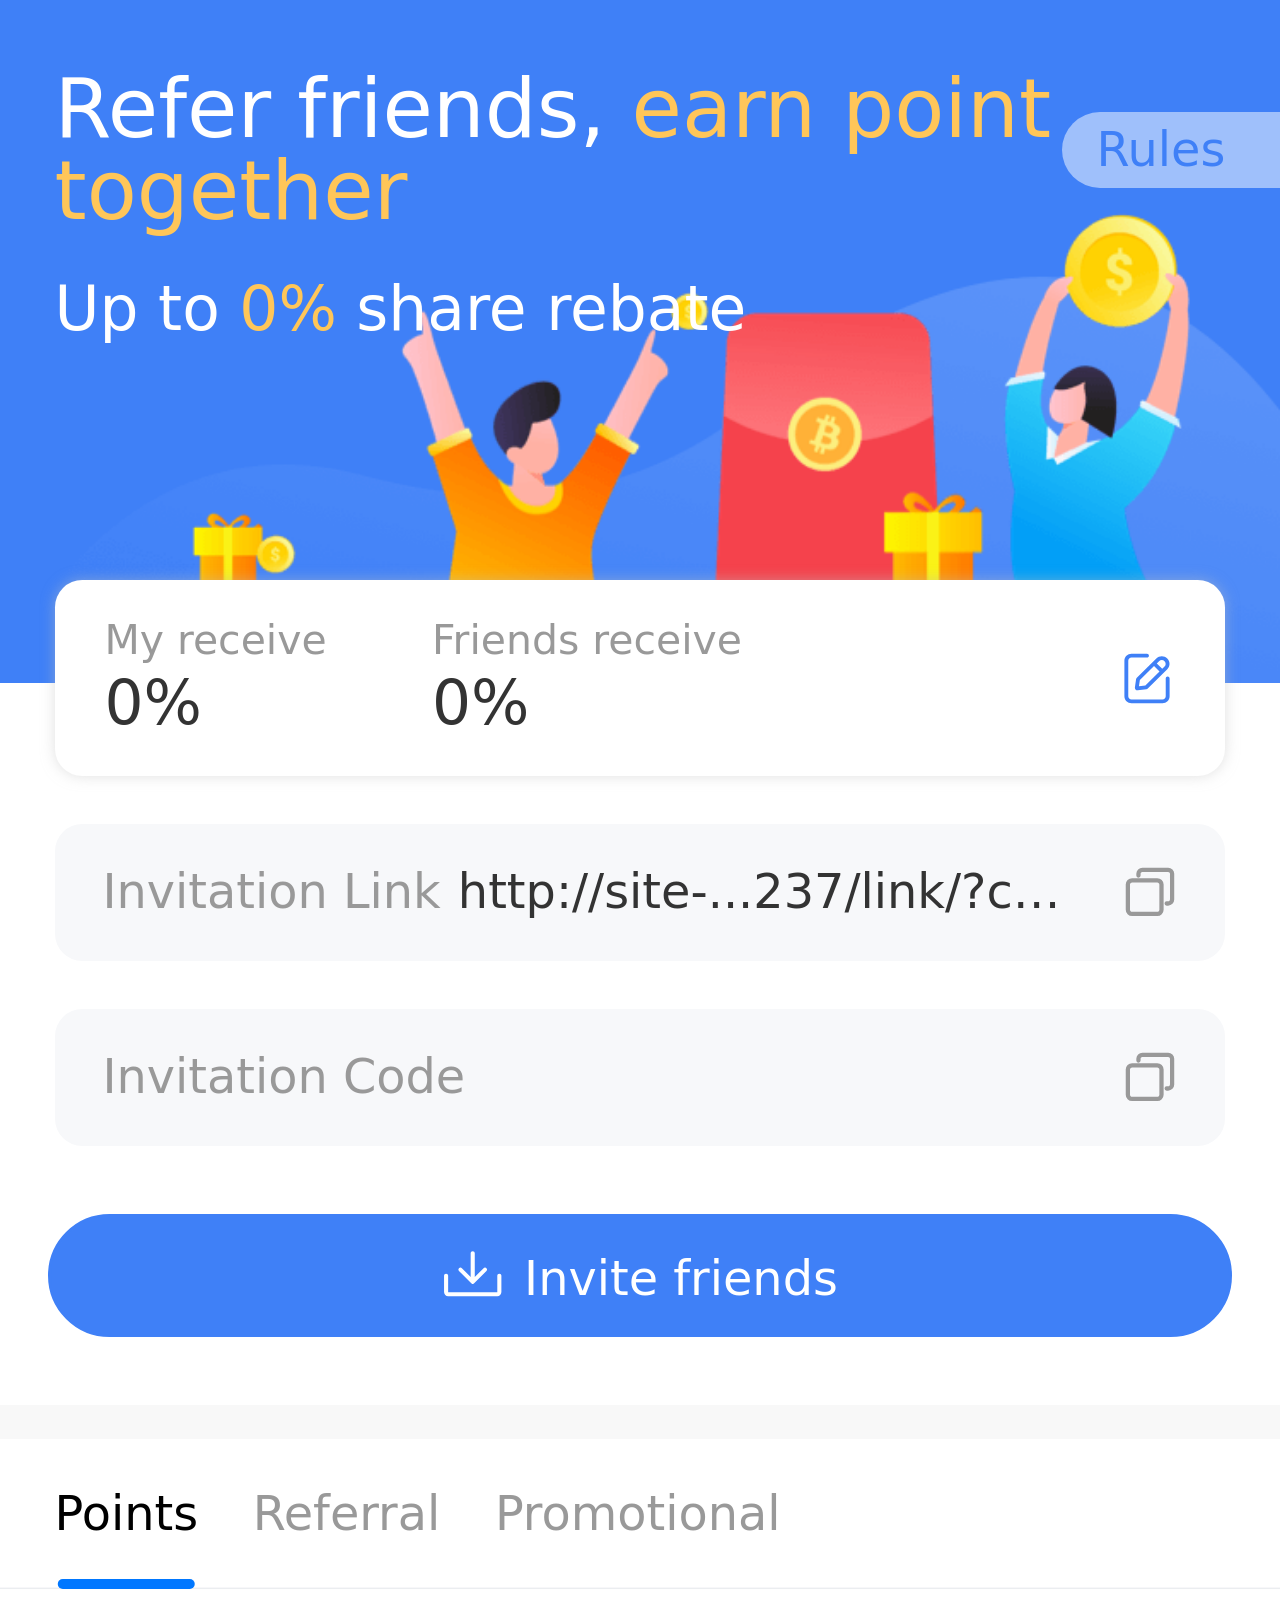
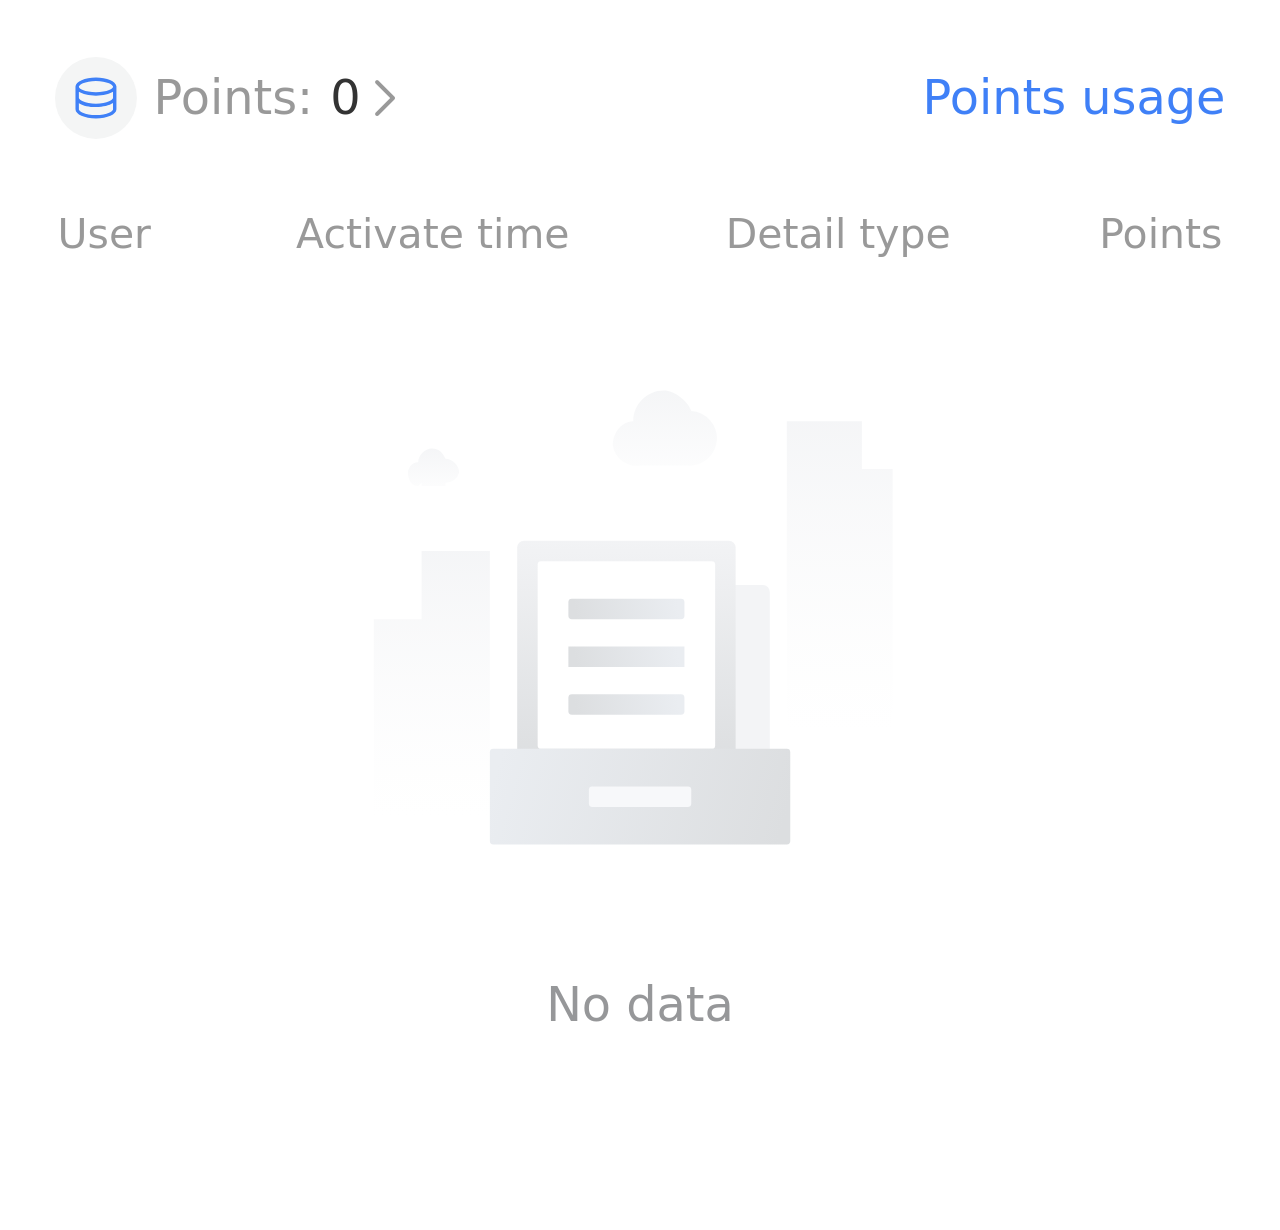
==== index.html @ e86d66be "deploy" ====
<!DOCTYPE html>
<html lang="en">
  <head>
    <meta charset="UTF-8" />
    <meta name="viewport" content="width=device-width, initial-scale=1.0, maximum-scale=1.0, minimum-scale=1.0, user-scalable=no" viewport-fit=cover />
    <link rel="icon" href="/favicon.ico" />
    <title>Ave.ai</title>
    <script async src="https://www.googletagmanager.com/gtag/js?id=G-LFKW8KRD0V"></script>
    <script type="module" crossorigin src="/assets/main.bbde2e19.js"></script>
    <link rel="modulepreload" crossorigin href="/assets/vue-vendor.aaf9f205.js">
    <link rel="modulepreload" crossorigin href="/assets/vendor.1f164113.js">
    <link rel="modulepreload" crossorigin href="/assets/vant-vendor.831bb53a.js">
    <link rel="modulepreload" crossorigin href="/assets/index.9c7d7790.js">
    <link rel="stylesheet" href="/assets/vant-vendor.cabc04f6.css">
    <link rel="stylesheet" href="/assets/index.9d320b79.css">
    <link rel="stylesheet" href="/assets/index.657bca38.css">
    <script type="module">try{import.meta.url;import("_").catch(()=>1);}catch(e){}window.__vite_is_modern_browser=true;</script>
    <script type="module">!function(){if(window.__vite_is_modern_browser)return;console.warn("vite: loading legacy build because dynamic import or import.meta.url is unsupported, syntax error above should be ignored");var e=document.getElementById("vite-legacy-polyfill"),n=document.createElement("script");n.src=e.src,n.onload=function(){System.import(document.getElementById('vite-legacy-entry').getAttribute('data-src'))},document.body.appendChild(n)}();</script>
  </head>
  <body>
    <div id="app"></div>
    
    <!-- <script src="https://unpkg.com/vconsole/dist/vconsole.min.js"></script>
    <script>
      // VConsole will be exported to `window.VConsole` by default.
      var vConsole = new window.VConsole();
    </script> -->

    <script>
      window.dataLayer = window.dataLayer || [];
      function gtag(){dataLayer.push(arguments);}
      gtag('js', new Date());

      gtag('config', 'G-LFKW8KRD0V');
    </script>
    <script nomodule>!function(){var e=document,t=e.createElement("script");if(!("noModule"in t)&&"onbeforeload"in t){var n=!1;e.addEventListener("beforeload",(function(e){if(e.target===t)n=!0;else if(!e.target.hasAttribute("nomodule")||!n)return;e.preventDefault()}),!0),t.type="module",t.src=".",e.head.appendChild(t),t.remove()}}();</script>
    <script nomodule crossorigin id="vite-legacy-polyfill" src="/assets/polyfills-legacy.f21f6233.js"></script>
    <script nomodule crossorigin id="vite-legacy-entry" data-src="/assets/main-legacy.03d3b8c9.js">System.import(document.getElementById('vite-legacy-entry').getAttribute('data-src'))</script>
  </body>
</html>
---- assets/index.9d320b79.css ----
/*! normalize.css v8.0.1 | MIT License | github.com/necolas/normalize.css */html,body{margin:0;width:100%;line-height:1.15;-webkit-text-size-adjust:100%;font-family:"Poppins-Regular",system-ui,\2014 apple-system,Segoe UI,Rototo,Emoji,sans-serif;-webkit-overflow-scrolling:touch}*{box-sizing:border-box}main{display:block}h1{font-size:2em;margin:.67em 0}hr{box-sizing:content-box;height:0;overflow:visible}pre{font-family:monospace,monospace;font-size:1em}a{background-color:transparent}abbr[title]{border-bottom:none;text-decoration:underline;-webkit-text-decoration:underline dotted;text-decoration:underline dotted}b,strong{font-weight:bolder}code,kbd,samp{font-family:monospace,monospace;font-size:1em}small{font-size:80%}sub,sup{font-size:75%;line-height:0;position:relative;vertical-align:baseline}sub{bottom:-.25em}sup{top:-.5em}img{border-style:none}button,input,optgroup,select,textarea{font-family:inherit;font-size:100%;line-height:1.15;margin:0}button,input{overflow:visible}button,select{text-transform:none}button,[type=button],[type=reset],[type=submit]{-webkit-appearance:button}button::-moz-focus-inner,[type=button]::-moz-focus-inner,[type=reset]::-moz-focus-inner,[type=submit]::-moz-focus-inner{border-style:none;padding:0}button:-moz-focusring,[type=button]:-moz-focusring,[type=reset]:-moz-focusring,[type=submit]:-moz-focusring{outline:.02667rem dotted ButtonText}fieldset{padding:.35em .75em .625em}legend{box-sizing:border-box;color:inherit;display:table;max-width:100%;padding:0;white-space:normal}progress{vertical-align:baseline}textarea{overflow:auto}[type=checkbox],[type=radio]{box-sizing:border-box;padding:0}[type=number]::-webkit-inner-spin-button,[type=number]::-webkit-outer-spin-button{height:auto}[type=search]{-webkit-appearance:textfield;outline-offset:-.05333rem}[type=search]::-webkit-search-decoration{-webkit-appearance:none}::-webkit-file-upload-button{-webkit-appearance:button;font:inherit}details{display:block}summary{display:list-item}template{display:none}[hidden]{display:none}ul,li{margin:0;padding:0;list-style:none}.iconfont-svg{width:1em;height:1em;vertical-align:-.15em;fill:currentColor;overflow:hidden}.clickable:active{opacity:.5}@font-face{font-family:iconfont;src:url([data-uri]) format("woff2"),url([data-uri]) format("woff"),url([data-uri]) format("truetype")}.iconfont{font-family:iconfont!important;font-size:.42667rem;font-style:normal;-webkit-font-smoothing:antialiased;-moz-osx-font-smoothing:grayscale}.icon-anzhuo:before{content:"\ea3c"}.icon-a-Googleplay2:before{content:"\ea3d"}.icon-download:before{content:"\e852"}.icon-integral:before{content:"\ea36"}.icon-rebates:before{content:"\ea37"}.icon-edit:before{content:"\e66e"}.icon-copy:before{content:"\e9f9"}
---- assets/index.657bca38.css ----
.mr-5{margin-right:.13333rem}.color-fff{color:#fff!important}.color-FFC659{color:#ffc659!important}.color-3F80F7{color:#3f80f7!important}.color-999{color:#999!important}.color-333{color:#333!important}.font-16{font-size:.42667rem!important}.icon-edit:active,.icon-copy:active{opacity:.5}@font-face{font-family:Emoji;src:local("Apple Color Emojiji"),local("Segoe UI Emoji"),local("Segoe UI Symbol"),local("Noto Color Emoji");unicode-range:U+1F000-1F644,U+203C-3299}#app{font-family:"Poppins-Regular",system-ui,\2014 apple-system,Segoe UI,Rototo,Emoji,sans-serif}
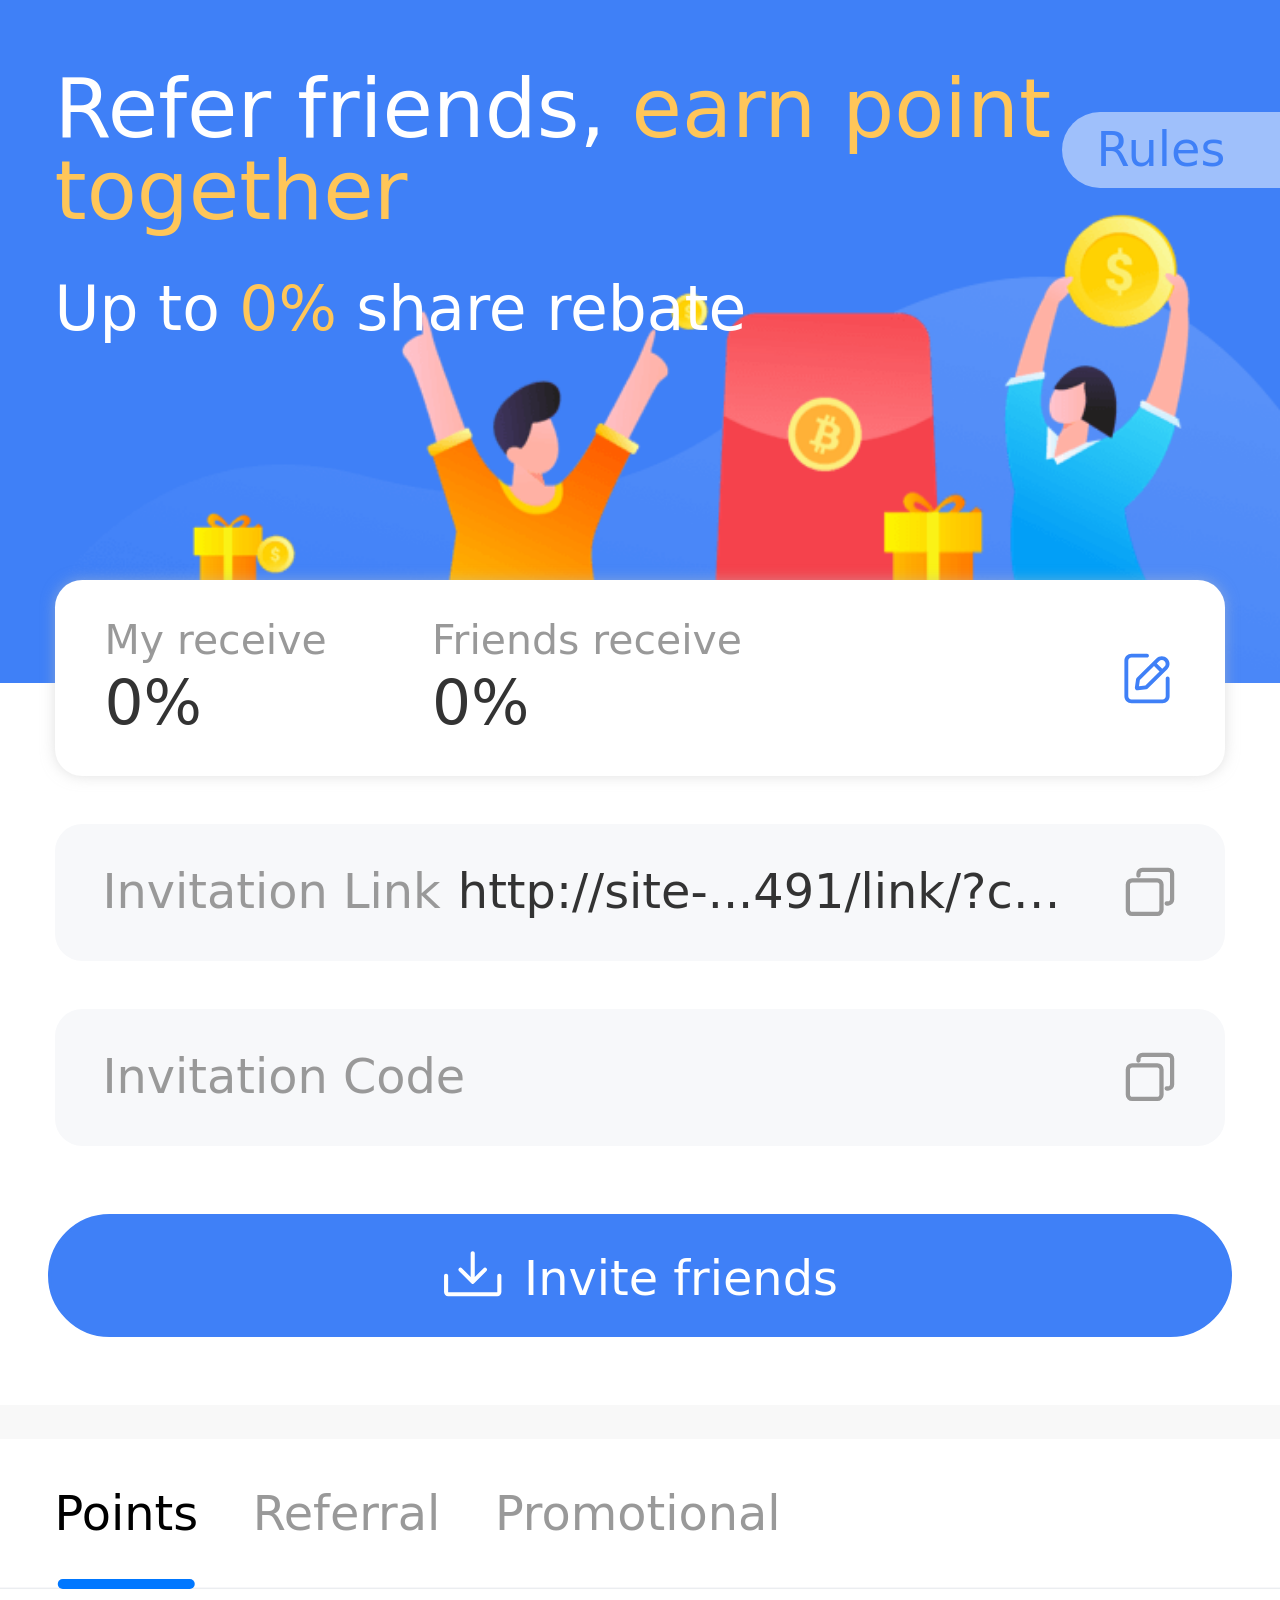
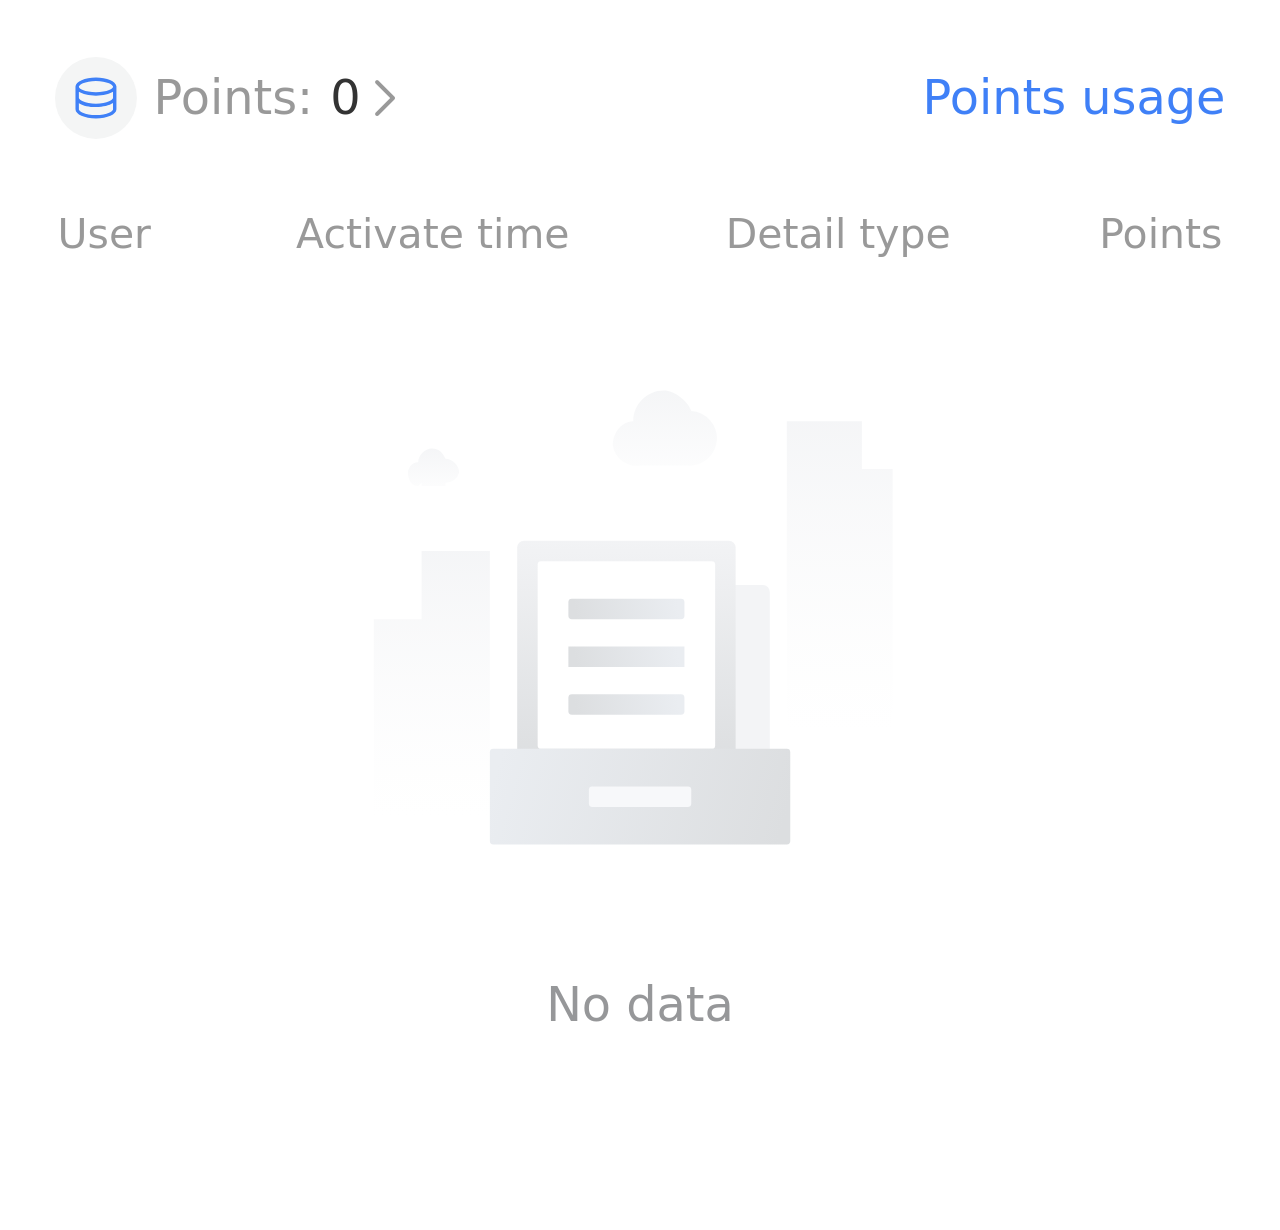
==== commit ef9d2368: "deploy" ====
--- a/index.html
+++ b/index.html
@@ -6,13 +6,13 @@
     <link rel="icon" href="/favicon.ico" />
     <title>Ave.ai</title>
     <script async src="https://www.googletagmanager.com/gtag/js?id=G-LFKW8KRD0V"></script>
-    <script type="module" crossorigin src="/assets/main.bbde2e19.js"></script>
-    <link rel="modulepreload" crossorigin href="/assets/vue-vendor.aaf9f205.js">
-    <link rel="modulepreload" crossorigin href="/assets/vendor.1f164113.js">
-    <link rel="modulepreload" crossorigin href="/assets/vant-vendor.831bb53a.js">
-    <link rel="modulepreload" crossorigin href="/assets/index.9c7d7790.js">
-    <link rel="stylesheet" href="/assets/vant-vendor.cabc04f6.css">
-    <link rel="stylesheet" href="/assets/index.9d320b79.css">
+    <script type="module" crossorigin src="/assets/main.795ec91e.js"></script>
+    <link rel="modulepreload" crossorigin href="/assets/vue-vendor.35e46c5c.js">
+    <link rel="modulepreload" crossorigin href="/assets/vendor.98e38a8a.js">
+    <link rel="modulepreload" crossorigin href="/assets/vant-vendor.4ef3227d.js">
+    <link rel="modulepreload" crossorigin href="/assets/index.6fadf46c.js">
+    <link rel="stylesheet" href="/assets/vant-vendor.e885b03b.css">
+    <link rel="stylesheet" href="/assets/index.a86b4aa0.css">
     <link rel="stylesheet" href="/assets/index.657bca38.css">
     <script type="module">try{import.meta.url;import("_").catch(()=>1);}catch(e){}window.__vite_is_modern_browser=true;</script>
     <script type="module">!function(){if(window.__vite_is_modern_browser)return;console.warn("vite: loading legacy build because dynamic import or import.meta.url is unsupported, syntax error above should be ignored");var e=document.getElementById("vite-legacy-polyfill"),n=document.createElement("script");n.src=e.src,n.onload=function(){System.import(document.getElementById('vite-legacy-entry').getAttribute('data-src'))},document.body.appendChild(n)}();</script>
@@ -35,6 +35,6 @@
     </script>
     <script nomodule>!function(){var e=document,t=e.createElement("script");if(!("noModule"in t)&&"onbeforeload"in t){var n=!1;e.addEventListener("beforeload",(function(e){if(e.target===t)n=!0;else if(!e.target.hasAttribute("nomodule")||!n)return;e.preventDefault()}),!0),t.type="module",t.src=".",e.head.appendChild(t),t.remove()}}();</script>
     <script nomodule crossorigin id="vite-legacy-polyfill" src="/assets/polyfills-legacy.f21f6233.js"></script>
-    <script nomodule crossorigin id="vite-legacy-entry" data-src="/assets/main-legacy.03d3b8c9.js">System.import(document.getElementById('vite-legacy-entry').getAttribute('data-src'))</script>
+    <script nomodule crossorigin id="vite-legacy-entry" data-src="/assets/main-legacy.461595ad.js">System.import(document.getElementById('vite-legacy-entry').getAttribute('data-src'))</script>
   </body>
 </html>
--- a/assets/index.a86b4aa0.css
+++ b/assets/index.a86b4aa0.css
@@ -0,0 +1 @@
+/*! normalize.css v8.0.1 | MIT License | github.com/necolas/normalize.css */html,body{margin:0;width:100%;line-height:1.15;-webkit-text-size-adjust:100%;font-family:"Poppins-Regular",system-ui,\2014 apple-system,Segoe UI,Rototo,Emoji,sans-serif;-webkit-overflow-scrolling:touch}*{box-sizing:border-box}main{display:block}h1{font-size:2em;margin:.67em 0}hr{box-sizing:content-box;height:0;overflow:visible}pre{font-family:monospace,monospace;font-size:1em}a{background-color:transparent}abbr[title]{border-bottom:none;text-decoration:underline;-webkit-text-decoration:underline dotted;text-decoration:underline dotted}b,strong{font-weight:bolder}code,kbd,samp{font-family:monospace,monospace;font-size:1em}small{font-size:80%}sub,sup{font-size:75%;line-height:0;position:relative;vertical-align:baseline}sub{bottom:-.25em}sup{top:-.5em}img{border-style:none}button,input,optgroup,select,textarea{font-family:inherit;font-size:100%;line-height:1.15;margin:0}button,input{overflow:visible}button,select{text-transform:none}button,[type=button],[type=reset],[type=submit]{-webkit-appearance:button}button::-moz-focus-inner,[type=button]::-moz-focus-inner,[type=reset]::-moz-focus-inner,[type=submit]::-moz-focus-inner{border-style:none;padding:0}button:-moz-focusring,[type=button]:-moz-focusring,[type=reset]:-moz-focusring,[type=submit]:-moz-focusring{outline:.02667rem dotted ButtonText}fieldset{padding:.35em .75em .625em}legend{box-sizing:border-box;color:inherit;display:table;max-width:100%;padding:0;white-space:normal}progress{vertical-align:baseline}textarea{overflow:auto}[type=checkbox],[type=radio]{box-sizing:border-box;padding:0}[type=number]::-webkit-inner-spin-button,[type=number]::-webkit-outer-spin-button{height:auto}[type=search]{-webkit-appearance:textfield;outline-offset:-.05333rem}[type=search]::-webkit-search-decoration{-webkit-appearance:none}::-webkit-file-upload-button{-webkit-appearance:button;font:inherit}details{display:block}summary{display:list-item}template{display:none}[hidden]{display:none}ul,li{margin:0;padding:0;list-style:none}.iconfont-svg{width:1em;height:1em;vertical-align:-.15em;fill:currentColor;overflow:hidden}.clickable:active{opacity:.5}@font-face{font-family:iconfont;src:url([data-uri]) format("woff2"),url([data-uri]) format("woff"),url([data-uri]) format("truetype")}.iconfont{font-family:iconfont!important;font-size:.42667rem;font-style:normal;-webkit-font-smoothing:antialiased;-moz-osx-font-smoothing:grayscale}.icon-iOS:before{content:"\ea64"}.icon-tianjiaLP:before{content:"\ea58"}.icon-zhuanru1:before{content:"\ea2a"}.icon-zhuanchu1:before{content:"\ea2b"}.icon-zhuanru-1:before{content:"\ea2c"}.icon-zhuanchu-1:before{content:"\ea2d"}.icon-weizhi:before{content:"\ea57"}.icon-anzhuo:before{content:"\ea3c"}.icon-a-Googleplay2:before{content:"\ea3d"}.icon-download:before{content:"\e852"}.icon-integral:before{content:"\ea36"}.icon-rebates:before{content:"\ea37"}.icon-edit:before{content:"\e66e"}.icon-copy:before{content:"\e9f9"}
